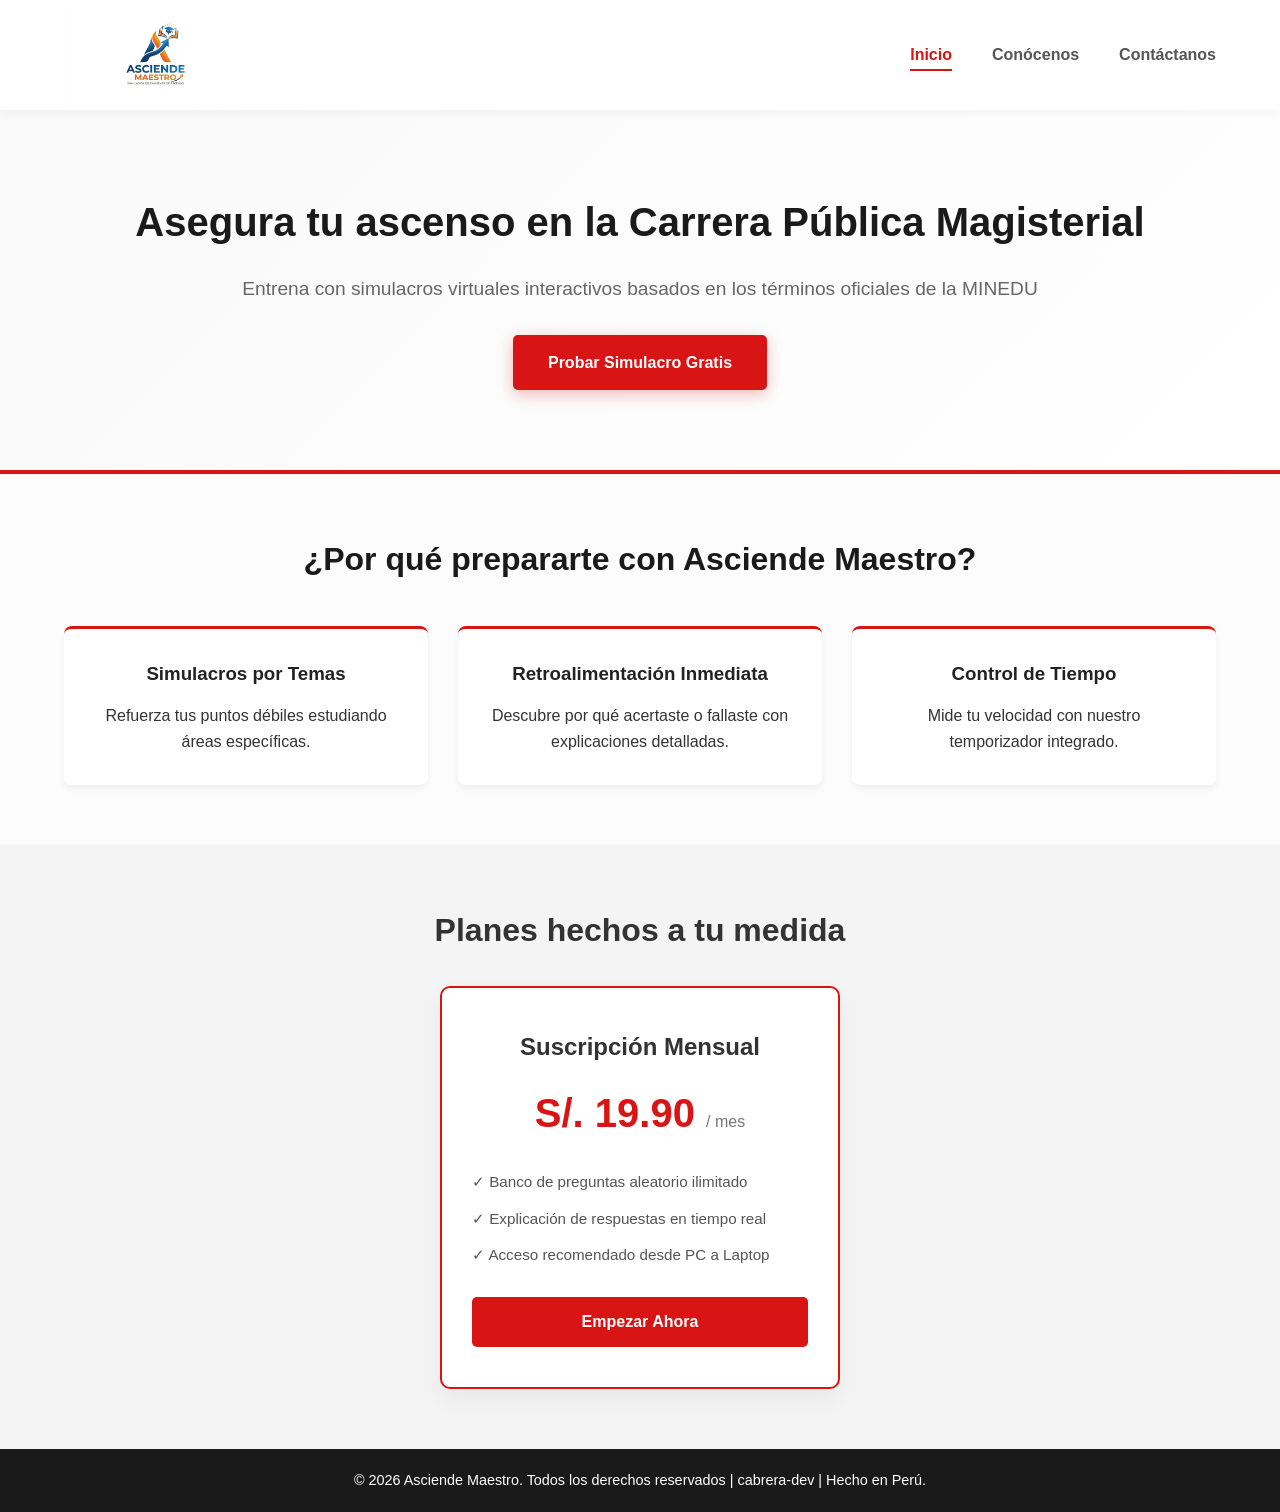
==== index.html @ c9541190 "Corrigiendo estructura de archivos en la raíz" ====
<!DOCTYPE html>
<html lang="es">
<head>
    <meta charset="UTF-8">
    <meta name="viewport" content="width=device-width, initial-scale=1.0">
    <meta name="description" content="¿Listo para ascender en la Carrera Pública Magisterial? Entrena con nuestro simulador de exámenes interactivo. Preguntas oficiales explicadas paso a paso.">
    <meta name="author" content="Sem Cabrera Alvarado">
    <title>Asciende Maestro | Simulador de Exámenes de Ascenso Docente</title>
    <link rel="stylesheet" href="styles/style.css">
</head>
<body>
    <header>
        <img src="imgs asciende/logo.png" alt="Logo Asciende Maestro" class="logo">
        <nav>
            <ul>
                <li><a href="index.html" class="active">Inicio</a></li>
                <li><a href="about.html">Conócenos</a></li>
                <li><a href="contact.html">Contáctanos</a></li>
            </ul>
        </nav>
    </header>
    <main>
        <!-- 1. Hero Section -->
        <section class="hero">
            <h1>Asegura tu ascenso en la Carrera Pública Magisterial</h1>
            <p>Entrena con simulacros virtuales interactivos basados en los términos oficiales de la MINEDU</p>
            <a href="registro.html" class="btn-principal">Probar Simulacro Gratis</a>
        </section>
        <!-- 2. Características -->
        <section class="features">
            <h2>¿Por qué prepararte con Asciende Maestro?</h2>
            <div class="grid-features">
                <div class="card">
                    <h3>Simulacros por Temas</h3>
                    <p>Refuerza tus puntos débiles estudiando áreas específicas.</p>
                </div>
                <div class="card">
                    <h3>Retroalimentación Inmediata</h3>
                    <p>Descubre por qué acertaste o fallaste con explicaciones detalladas.</p>
                </div>
                <div class="card">
                    <h3>Control de Tiempo</h3>
                    <p>Mide tu velocidad con nuestro temporizador integrado.</p>
                </div>
            </div>
        </section>
        <!-- 3. Precios -->
        <section class="pricing">
            <h2>Planes hechos a tu medida</h2>
            <div class="plan-card">
                <h3>Suscripción Mensual</h3>
                <p class="price">S/. 19.90 <span>/ mes</span></p>
                <ul>
                    <li>✓ Banco de preguntas aleatorio ilimitado</li>
                    <li>✓ Explicación de respuestas en tiempo real</li>
                    <li>✓ Acceso recomendado desde PC a Laptop</li>
                </ul>
                <a href="pago.html" class="btn-pago">Empezar Ahora</a>
            </div>
        </section>
    </main>

    <!-- PIE DE PÁGINA -->
    <footer>
        <p>&copy; 2026 Asciende Maestro. Todos los derechos reservados | cabrera-dev | Hecho en Perú.</p>
    </footer>

</body>
    </main>
</body>
</html>
---- styles/style.css ----
/* ==========================================================================
   1. RESETEO Y CONFIGURACIÓN GENERAL
   ========================================================================== */
* {
    margin: 0;
    padding: 0;
    box-sizing: border-box;
    font-family: 'Segoe UI', Tahoma, Geneva, Verdana, sans-serif;
}

body {
    background-color: #fcfcfc;
    color: #333333;
    line-height: 1.6;
}

/* ==========================================================================
   2. HEADER & NAVEGACIÓN HORIZONTAL (Desplegada a la derecha)
   ========================================================================== */
header {
    background-color: #ffffff;
    display: flex;
    justify-content: space-between; 
    align-items: center;
    /* Reducimos el padding vertical al mínimo (de 15px a 5px) para controlar la altura del contenedor */
    padding: 5px 5%; 
    box-shadow: 0 2px 10px rgba(0, 0, 0, 0.05);
    position: sticky;
    top: 0;
    z-index: 1000;
    /* Le ponemos una altura fija amigable para mantener la consistencia */
    height: 110px; 
}

header .logo {
    height: 100px; 
    width: auto;
    object-fit: contain;
    
    display: block;
    margin-top: 5px; 
    
    transition: all 0.3s ease;
}

/* Menú en línea horizontal */
header nav ul {
    list-style: none;
    display: flex; /* Pone los <li> uno al lado del otro */
    gap: 40px; /* Separación elegante entre opciones */
}

header nav ul li a {
    text-decoration: none;
    color: #555555;
    font-weight: 600;
    font-size: 1rem;
    transition: color 0.3s ease;
    padding: 8px 0;
    position: relative;
}

/* Efecto visual al pasar el mouse */
header nav ul li a:hover, 
header nav ul li a.active {
    color: #d91414; /* Rojo Perú */
}

/* Línea roja decorativa debajo del enlace activo */
header nav ul li a::after {
    content: '';
    position: absolute;
    bottom: 0;
    left: 0;
    width: 0;
    height: 2px;
    background-color: #d91414;
    transition: width 0.3s ease;
}

header nav ul li a:hover::after,
header nav ul li a.active::after {
    width: 100%;
}

/* ==========================================================================
   3. SECCIÓN HERO (Primer impacto)
   ========================================================================== */
.hero {
    background: linear-gradient(135deg, #f9f9f9 0%, #ffffff 100%);
    padding: 80px 5%;
    text-align: center;
    border-bottom: 4px solid #d91414; /* Detalle sutil de la bandera */
}

.hero h1 {
    font-size: 2.5rem;
    color: #1a1a1a;
    margin-bottom: 20px;
    font-weight: 800;
}

.hero p {
    font-size: 1.2rem;
    color: #666666;
    max-width: 800px;
    margin: 0 auto 30px auto;
}

/* Botón Principal Rojo */
.btn-principal {
    display: inline-block;
    background-color: #d91414; /* Rojo Perú */
    color: #ffffff;
    text-decoration: none;
    padding: 15px 35px;
    font-weight: bold;
    border-radius: 5px;
    box-shadow: 0 4px 15px rgba(217, 20, 20, 0.3);
    transition: transform 0.2s ease, background-color 0.3s ease;
}

.btn-principal:hover {
    background-color: #b00f0f; /* Rojo un poco más oscuro al pasar el mouse */
    transform: translateY(-2px);
}

/* ==========================================================================
   4. SECCIÓN DE CARACTERÍSTICAS (Grid de 3 columnas)
   ========================================================================== */
.features {
    padding: 60px 5%;
    text-align: center;
}

.features h2 {
    font-size: 2rem;
    margin-bottom: 40px;
    color: #1a1a1a;
}

.grid-features {
    display: grid;
    grid-template-columns: repeat(auto-fit, minmax(280px, 1fr)); /* Responsivo automático */
    gap: 30px;
}

.features .card {
    background-color: #ffffff;
    padding: 30px;
    border-radius: 8px;
    box-shadow: 0 4px 6px rgba(0, 0, 0, 0.05);
    border-top: 3px solid #d91414; /* Acento rojo en cada tarjeta */
    transition: transform 0.3s ease;
}

.features .card:hover {
    transform: translateY(-5px);
}

.features .card h3 {
    margin-bottom: 15px;
    color: #222222;
}

/* ==========================================================================
   5. SECCIÓN DE PRECIOS (Tarjeta de Suscripción)
   ========================================================================== */
.pricing {
    background-color: #f4f4f4;
    padding: 60px 5%;
    text-align: center;
}

.pricing h2 {
    font-size: 2rem;
    margin-bottom: 30px;
}

.plan-card {
    background-color: #ffffff;
    max-width: 400px;
    margin: 0 auto;
    padding: 40px 30px;
    border-radius: 10px;
    border: 2px solid #d91414; /* Resalta el plan con el borde rojo */
    box-shadow: 0 10px 25px rgba(0, 0, 0, 0.05);
}

.plan-card h3 {
    font-size: 1.5rem;
    color: #333333;
    margin-bottom: 15px;
}

.plan-card .price {
    font-size: 2.5rem;
    font-weight: 800;
    color: #d91414; /* El precio resalta en rojo */
    margin-bottom: 25px;
}

.plan-card .price span {
    font-size: 1rem;
    color: #777777;
    font-weight: normal;
}

.plan-card ul {
    list-style: none;
    text-align: left;
    margin-bottom: 30px;
}

.plan-card ul li {
    margin-bottom: 12px;
    color: #555555;
    font-size: 0.95rem;
}

.btn-pago {
    display: block;
    background-color: #d91414;
    color: #ffffff;
    text-decoration: none;
    padding: 12px;
    font-weight: bold;
    border-radius: 5px;
    transition: background-color 0.3s ease;
}

.btn-pago:hover {
    background-color: #b00f0f;
}

/* ==========================================================================
   6. FOOTER
   ========================================================================== */
footer {
    background-color: #1a1a1a;
    color: #ffffff;
    text-align: center;
    padding: 20px;
    font-size: 0.9rem;
}
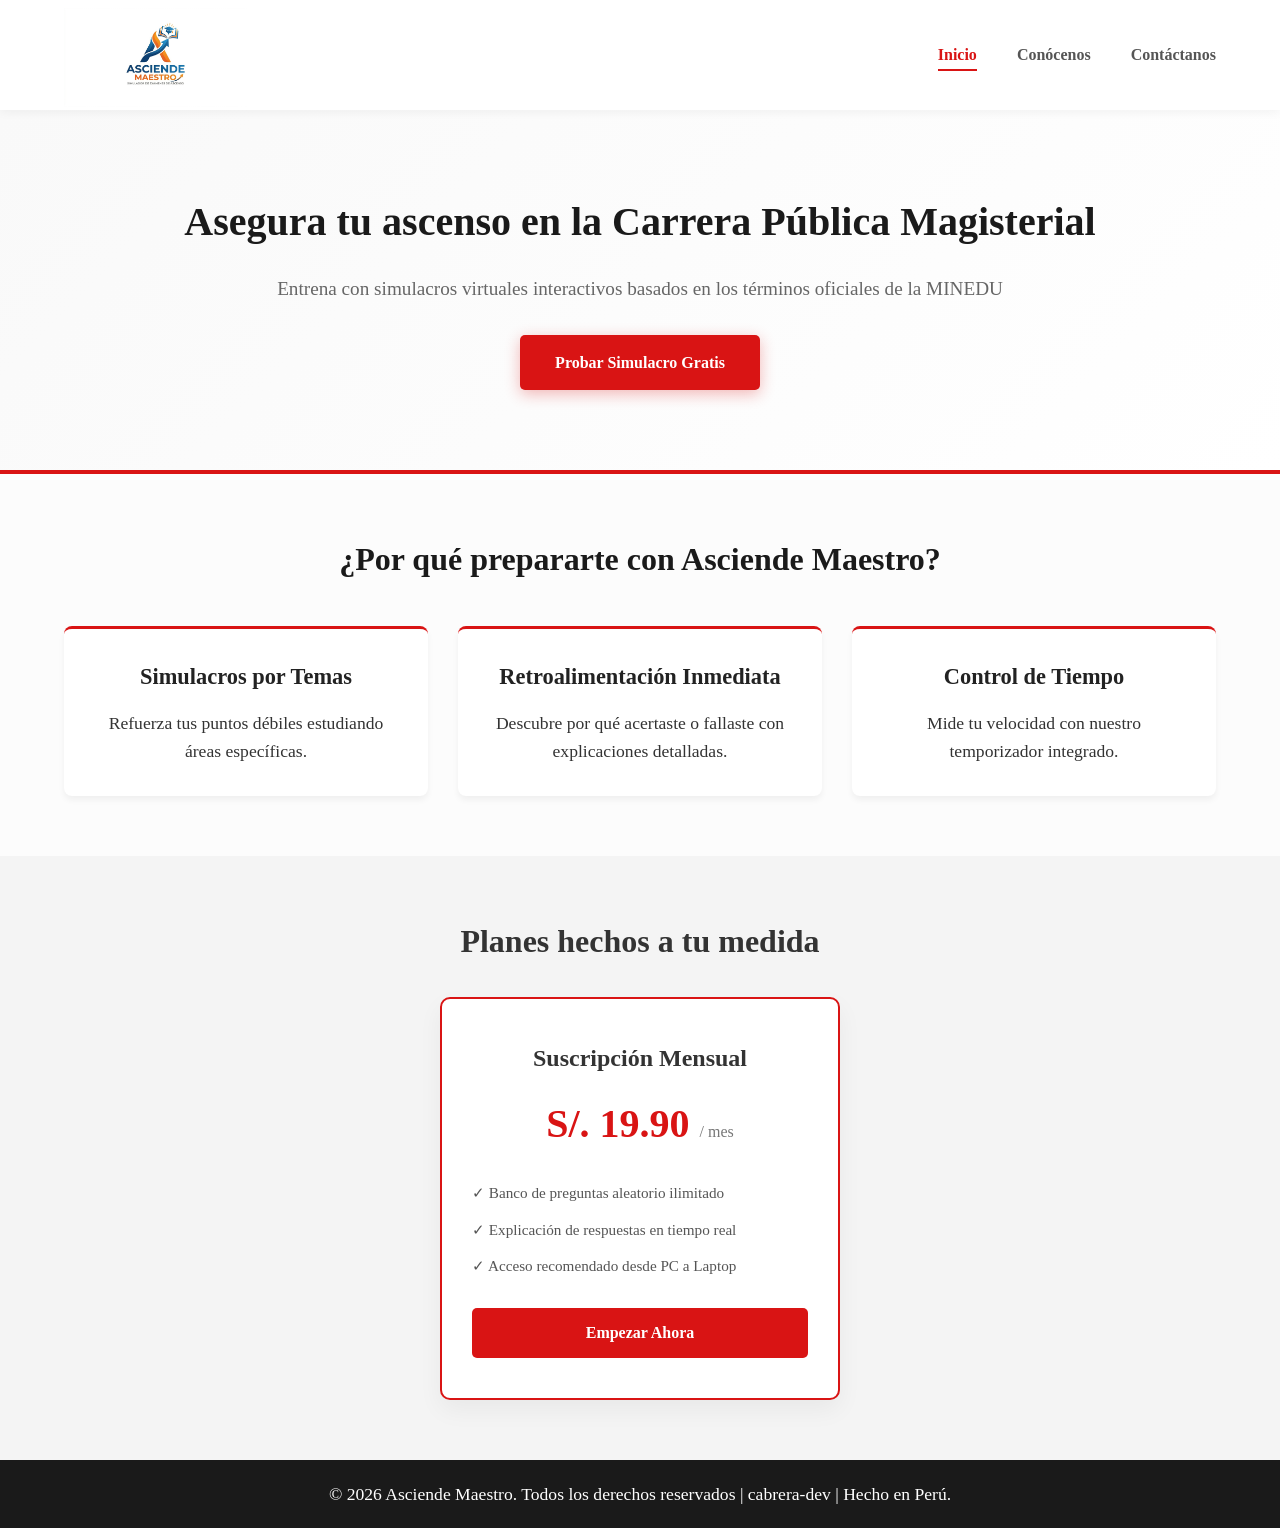
==== commit cb0d54dd: "Agregando funciones para un simulador de un exámen" ====
--- a/index.html
+++ b/index.html
@@ -9,8 +9,9 @@
     <link rel="stylesheet" href="styles/style.css">
 </head>
 <body>
+
     <header>
-        <img src="imgs asciende/logo.png" alt="Logo Asciende Maestro" class="logo">
+        <img src="imgs/logo.png" alt="Logo Asciende Maestro" class="logo">
         <nav>
             <ul>
                 <li><a href="index.html" class="active">Inicio</a></li>
@@ -19,14 +20,14 @@
             </ul>
         </nav>
     </header>
+
     <main>
-        <!-- 1. Hero Section -->
         <section class="hero">
             <h1>Asegura tu ascenso en la Carrera Pública Magisterial</h1>
             <p>Entrena con simulacros virtuales interactivos basados en los términos oficiales de la MINEDU</p>
-            <a href="registro.html" class="btn-principal">Probar Simulacro Gratis</a>
+            <a href="simulador.html" class="btn-principal">Probar Simulacro Gratis</a>
         </section>
-        <!-- 2. Características -->
+
         <section class="features">
             <h2>¿Por qué prepararte con Asciende Maestro?</h2>
             <div class="grid-features">
@@ -44,7 +45,7 @@
                 </div>
             </div>
         </section>
-        <!-- 3. Precios -->
+
         <section class="pricing">
             <h2>Planes hechos a tu medida</h2>
             <div class="plan-card">
@@ -60,12 +61,9 @@
         </section>
     </main>
 
-    <!-- PIE DE PÁGINA -->
     <footer>
         <p>&copy; 2026 Asciende Maestro. Todos los derechos reservados | cabrera-dev | Hecho en Perú.</p>
     </footer>
-
-</body>
-    </main>
+    
 </body>
 </html>
--- a/styles/style.css
+++ b/styles/style.css
@@ -2,17 +2,37 @@
    1. RESETEO Y CONFIGURACIÓN GENERAL
    ========================================================================== */
 * {
+    box-sizing: border-box;
     margin: 0;
     padding: 0;
-    box-sizing: border-box;
-    font-family: 'Segoe UI', Tahoma, Geneva, Verdana, sans-serif;
-}
-
+}
 body {
     background-color: #fcfcfc;
     color: #333333;
     line-height: 1.6;
 }
+
+/* Esto asegura que la página ocupe toda la altura */
+html, body {
+    height: 100%;
+    margin: 0;
+    display: flex;
+    flex-direction: column;
+}
+
+/* El main se expande para empujar el footer al fondo */
+main {
+    flex: 1;
+}
+
+/* El footer se queda siempre abajo */
+footer {
+    padding: 20px;
+    text-align: center;
+    background: #f8f9fa;
+    margin-top: auto; 
+}
+
 
 /* ==========================================================================
    2. HEADER & NAVEGACIÓN HORIZONTAL (Desplegada a la derecha)
@@ -242,4 +262,558 @@
     text-align: center;
     padding: 20px;
     font-size: 0.9rem;
+}
+
+/* ==========================================================================
+   7. SECCIÓN HISTORIA DEL MAESTRO (CONFIANZA)
+   ========================================================================== */
+.historia-maestro {
+    background-color: #ffffff;
+    padding: 80px 5%;
+    border-bottom: 1px solid #eeeeee;
+}
+
+.contenedor-historia {
+    max-width: 1100px;
+    margin: 0 auto;
+    display: flex;
+    align-items: center;
+    gap: 50px;
+    flex-wrap: wrap; /* Hace que en celulares la foto se ponga arriba y el texto abajo */
+}
+
+/* Contenedor de la foto */
+.columna-foto {
+    flex: 1;
+    min-width: 300px;
+    position: relative;
+    text-align: center;
+}
+
+.foto-perfil {
+    width: 100%;
+    max-width: 350px;
+    height: auto;
+    border-radius: 15px;
+    box-shadow: 0 10px 30px rgba(0, 0, 0, 0.1);
+    border: 3px solid #ffffff;
+    outline: 2px solid #d91414; /* Marco sutil con el rojo bandera */
+}
+
+/* Pequeña etiqueta flotante sobre la foto para presumir la escala */
+.medalla-escala {
+    position: absolute;
+    bottom: -15px;
+    left: 50%;
+    transform: translateX(-50%);
+    background-color: #d91414; /* Rojo Perú */
+    color: white;
+    padding: 8px 20px;
+    border-radius: 25px;
+    font-weight: bold;
+    font-size: 0.9rem;
+    box-shadow: 0 4px 10px rgba(217, 20, 20, 0.3);
+    white-space: nowrap;
+}
+
+/* Columna del Texto */
+.columna-texto {
+    flex: 1.5;
+    min-width: 300px;
+}
+
+.subtitulo-historia {
+    color: #d91414;
+    font-weight: 700;
+    text-transform: uppercase;
+    font-size: 0.9rem;
+    letter-spacing: 1px;
+    margin-bottom: 10px;
+}
+
+.columna-texto h2 {
+    font-size: 2.2rem;
+    color: #1a1a1a;
+    line-height: 1.3;
+    margin-bottom: 25px;
+    font-weight: 800;
+}
+
+.columna-texto p {
+    font-size: 1.05rem;
+    color: #444444;
+    margin-bottom: 18px;
+    text-align: justify;
+}
+
+/* Estilo de la firma al final */
+.firma {
+    margin-top: 30px;
+    border-left: 4px solid #d91414;
+    padding-left: 15px;
+}
+
+.nombre-firma {
+    font-size: 1.15rem !important;
+    font-weight: 700;
+    color: #1a1a1a;
+    margin-bottom: 2px !important;
+}
+
+.cargo-firma {
+    font-size: 0.9rem !important;
+    color: #666666;
+    margin: 0 !important;
+}
+
+/* Responsivo para celulares */
+@media (max-width: 768px) {
+    .contenedor-historia {
+        gap: 40px;
+    }
+    .columna-texto h2 {
+        font-size: 1.8rem;
+        margin-top: 20px;
+    }
+}
+
+/* ==========================================================================
+   8. SECCIÓN DE CONTACTO
+   ========================================================================== */
+.contacto-seccion {
+    background: linear-gradient(135deg, #ffffff 0%, #f9f9f9 100%);
+    padding: 80px 5%;
+    text-align: center;
+    min-height: calc(100vh - 140px); /* Asegura que ocupe casi toda la pantalla para que no flote el footer */
+    display: flex;
+    align-items: center;
+    justify-content: center;
+}
+
+.contenedor-contacto {
+    max-width: 700px;
+    margin: 0 auto;
+}
+
+.subtitulo-contacto {
+    color: #d91414; /* Rojo Perú */
+    font-weight: 700;
+    text-transform: uppercase;
+    font-size: 0.9rem;
+    letter-spacing: 1px;
+    display: block;
+    margin-bottom: 15px;
+}
+
+.contacto-seccion h1 {
+    font-size: 2.5rem;
+    color: #1a1a1a;
+    margin-bottom: 20px;
+    font-weight: 800;
+}
+
+.descripcion-contacto {
+    font-size: 1.1rem;
+    color: #555555;
+    margin-bottom: 40px;
+    line-height: 1.6;
+}
+
+/* Tarjeta elegante para el correo */
+.tarjeta-correo {
+    background-color: #ffffff;
+    padding: 40px 30px;
+    border-radius: 12px;
+    box-shadow: 0 10px 30px rgba(0, 0, 0, 0.05);
+    border-top: 4px solid #d91414; /* Detalle de la bandera */
+    transition: transform 0.3s ease;
+}
+
+.tarjeta-correo:hover {
+    transform: translateY(-5px);
+}
+
+.icono-correo {
+    font-size: 3rem;
+    margin-bottom: 15px;
+}
+
+.tarjeta-correo h3 {
+    font-size: 1.3rem;
+    color: #222222;
+    margin-bottom: 10px;
+}
+
+.enlace-correo {
+    font-size: 1.5rem;
+    color: #d91414;
+    text-decoration: none;
+    font-weight: 700;
+    word-break: break-all; /* Evita que el correo se corte en pantallas pequeñas */
+    transition: color 0.3s ease;
+}
+
+.enlace-correo:hover {
+    color: #b00f0f;
+    text-decoration: underline;
+}
+
+.horario-atencion {
+    font-size: 0.9rem;
+    color: #777777;
+    margin-top: 15px;
+}
+
+/* Ajuste responsivo para celulares */
+@media (max-width: 480px) {
+    .contacto-seccion h1 {
+        font-size: 1.9rem;
+    }
+    .enlace-correo {
+        font-size: 1.2rem;
+    }
+}
+
+/* ==========================================================================
+   9. PANEL DE CONFIGURACIÓN (DASHBOARD)
+   ========================================================================== */
+.dashboard-main {
+    max-width: 1100px;
+    margin: 0 auto;
+    padding: 40px 20px;
+}
+
+.bienvenida-dashboard {
+    text-align: center;
+    margin-bottom: 40px;
+}
+
+.bienvenida-dashboard h1 {
+    font-size: 2.2rem;
+    color: #1a1a1a;
+    margin-bottom: 10px;
+}
+
+.dashboard-seccion {
+    margin-bottom: 50px;
+}
+
+.dashboard-seccion h2 {
+    font-size: 1.4rem;
+    color: #222222;
+    margin-bottom: 20px;
+    border-left: 4px solid #d91414;
+    padding-left: 10px;
+}
+
+/* Grids de Selección */
+.grid-opciones-nivel, .grid-opciones-modalidad {
+    display: grid;
+    grid-template-columns: repeat(auto-fit, minmax(300px, 1fr));
+    gap: 20px;
+}
+
+/* Ocultar el botón circular clásico del radio button */
+.tarjeta-seleccionable input[type="radio"] {
+    display: none;
+}
+
+/* El contenedor que simula la tarjeta */
+.tarjeta-seleccionable .contenido-tarjeta {
+    background: #ffffff;
+    border: 2px solid #e1e1e1;
+    border-radius: 12px;
+    padding: 25px;
+    cursor: pointer;
+    position: relative;
+    height: 100%;
+    transition: all 0.3s ease;
+    box-shadow: 0 4px 10px rgba(0,0,0,0.02);
+}
+
+.icono-tarjeta {
+    font-size: 2rem;
+    display: block;
+    margin-bottom: 15px;
+}
+
+.contenido-tarjeta h3 {
+    font-size: 1.2rem;
+    color: #1a1a1a;
+    margin-bottom: 10px;
+}
+
+.contenido-tarjeta p {
+    font-size: 0.95rem;
+    color: #666666;
+    line-height: 1.5;
+}
+
+/* Efecto Hover */
+.tarjeta-seleccionable:hover .contenido-tarjeta {
+    border-color: #b0b0b0;
+    transform: translateY(-3px);
+}
+
+/* Estado SELECCIONADO (Cuando el radio button interno está activo) */
+.tarjeta-seleccionable input[type="radio"]:checked + .contenido-tarjeta {
+    border-color: #d91414;
+    background-color: #fff9f9;
+    box-shadow: 0 8px 20px rgba(217, 20, 20, 0.08);
+}
+
+/* Tarjeta especial de IA */
+.IA-destacado .contenido-tarjeta {
+    background: linear-gradient(to bottom, #ffffff, #fefeff);
+}
+
+.tag-ia {
+    position: absolute;
+    top: 15px;
+    right: 15px;
+    background: #111111;
+    color: #fff;
+    font-size: 0.75rem;
+    font-weight: bold;
+    padding: 4px 8px;
+    border-radius: 4px;
+}
+
+.tarjeta-seleccionable input[type="radio"]:checked + .IA-destacado .contenido-tarjeta {
+    border-color: #4a90e2;
+    background-color: #f4f8ff;
+}
+
+/* Contenedor del Botón de Acción */
+.contenedor-accion-dashboard {
+    text-align: center;
+    margin-top: 40px;
+}
+
+.btn-principal.grande {
+    padding: 18px 40px;
+    font-size: 1.2rem;
+    font-weight: bold;
+    box-shadow: 0 10px 25px rgba(217, 20, 20, 0.25);
+}
+
+/* Estilos para el Simulador */
+.oculto { display: none !important; }
+
+.opcion-btn {
+    display: flex;
+    align-items: center;
+    width: 100%;
+    padding: 15px;
+    margin: 10px 0;
+    border: 2px solid #ccc;
+    background: #fff;
+    cursor: pointer;
+    font-size: 18px;
+    transition: all 0.2s;
+}
+
+/* Este es el efecto de "marcado" que querías */
+.opcion-btn.seleccionado {
+    background-color: #000;
+    color: #fff;
+    border-color: #000;
+}
+
+.circulo-letra {
+    width: 30px;
+    height: 30px;
+    border: 1px solid #000;
+    border-radius: 50%;
+    display: flex;
+    justify-content: center;
+    align-items: center;
+    margin-right: 15px;
+    font-weight: bold;
+}
+
+.retro-caja {
+    margin-top: 20px;
+    padding: 15px;
+    background: #f0f0f0;
+    border-left: 5px solid #333;
+}
+
+/* Estilos Profesionales para el Simulador */
+
+/* 1. Estructura base para el Footer (Pegajoso al fondo) */
+html, body { min-height: 100vh; display: flex; flex-direction: column; margin: 0; }
+main { flex: 1; }
+
+/* 2. Contenedor del simulador */
+.simulador-container {
+    max-width: 750px;
+    margin: 40px auto;
+    background: #fff;
+    border-radius: 15px;
+    box-shadow: 0 10px 30px rgba(0,0,0,0.1);
+    color: #333;
+}
+
+.contenido-examen {
+    padding: 50px; /* Aquí es donde ganas el aire */
+}
+
+/* 3. Botones de opciones (Limpios) */
+.opcion-btn {
+    display: flex;
+    align-items: center;
+    width: 100%;
+    padding: 20px;
+    margin-bottom: 20px; /* Esto separa los botones entre sí */
+    border: 2px solid #e0e0e0;
+    border-radius: 12px;
+    background: #fff;
+    color: #333;
+    cursor: pointer;
+    font-size: 18px;
+    transition: all 0.3s;
+}
+
+.opcion-btn:hover { border-color: #333; }
+
+.opcion-btn.seleccionado {
+    background-color: #000;
+    color: #fff;
+    border-color: #000;
+}
+
+/* 4. Elementos internos */
+.circulo-letra {
+    width: 40px;
+    height: 40px;
+    border: 2px solid #ccc;
+    border-radius: 50%;
+    display: flex;
+    justify-content: center;
+    align-items: center;
+    margin-right: 25px;
+    font-weight: bold;
+    flex-shrink: 0;
+}
+
+.retro-caja {
+    margin-top: 40px;
+    padding: 25px;
+    background: #f4f4f4;
+    border-left: 6px solid #333;
+    color: #333;
+    border-radius: 8px;
+}
+
+/* 5. Ajuste para el botón de comenzar */
+.btn-principal.grande {
+    display: block;
+    width: 100%;
+    padding: 20px;
+    margin-top: 30px;
+    background: #d91414;
+    color: white;
+    border: none;
+    border-radius: 8px;
+    font-size: 1.2rem;
+    font-weight: bold;
+    cursor: pointer;
+}
+
+/* Esto asegura que el botón tenga su propio espacio y no esté pegado al texto */
+#btn-comenzar {
+    display: block;
+    width: 100%;
+    margin-top: 40px; /* <--- ESTO MUEVE EL BOTÓN HACIA ABAJO */
+    padding: 20px;
+    background: #d91414;
+    color: white;
+    border: none;
+    border-radius: 8px;
+    font-size: 1.2rem;
+    font-weight: bold;
+    cursor: pointer;
+    transition: transform 0.2s;
+}
+
+#btn-comenzar:hover {
+    transform: translateY(-2px);
+    background: #b00f0f;
+}
+
+/* Para que la lista de instrucciones tenga aire y no se vea amontonada */
+.instrucciones-cuerpo ul {
+    margin: 25px 0;
+    line-height: 1.8;
+}
+
+/* Contenedor padre de la barra */
+.barra-progreso-simulador {
+    display: flex;
+    justify-content: space-between;
+    align-items: center;
+    margin-bottom: 40px;
+    padding-bottom: 20px;
+    border-bottom: 2px solid #f0f0f0; /* Una línea para separar */
+}
+
+/* El cronómetro ahora se ve así */
+.cronometro {
+    background: #333;
+    color: #fff;
+    padding: 8px 15px;
+    border-radius: 20px;
+    font-weight: bold;
+    font-size: 0.9rem;
+    box-shadow: 0 4px 10px rgba(0,0,0,0.1);
+}
+
+/* Colores de estado para botones */
+.opcion-btn.correcta {
+    background-color: #d4edda !important;
+    border-color: #28a745 !important;
+    color: #155724 !important;
+}
+
+.opcion-btn.incorrecta {
+    background-color: #f8d7da !important;
+    border-color: #dc3545 !important;
+    color: #721c24 !important;
+}
+/* 1. Resetear y unificar fuentes */
+.caja-panel, .contenido-examen {
+    font-family: 'Segoe UI', Tahoma, Geneva, Verdana, sans-serif;
+    line-height: 1.6;
+    color: #444;
+}
+
+/* 2. Uniformar tamaños de texto */
+h2 { font-size: 1.8rem; margin-bottom: 10px; }
+h3 { font-size: 1.4rem; color: #2c3e50; }
+p { font-size: 1.1rem; }
+
+/* 3. Mejora de espaciado para el bloque de retroalimentación */
+#bloque-retroalimentacion {
+    margin-top: 30px;
+    padding: 20px;
+    background-color: #f9f9f9;
+    border-top: 2px solid #ddd;
+    border-radius: 8px;
+}
+
+/* 4. Separación real para el botón de "Siguiente Pregunta" */
+#btn-siguiente {
+    margin-top: 25px; /* Más margen arriba */
+    padding: 12px 25px;
+    display: inline-block;
+    cursor: pointer;
+}
+
+/* 5. Asegurar que las opciones de respuesta no se vean dispares */
+.grupo-alternativas {
+    display: flex;
+    flex-direction: column;
+    gap: 10px; /* Espacio entre botones A, B, C */
+    margin-top: 20px;
 }
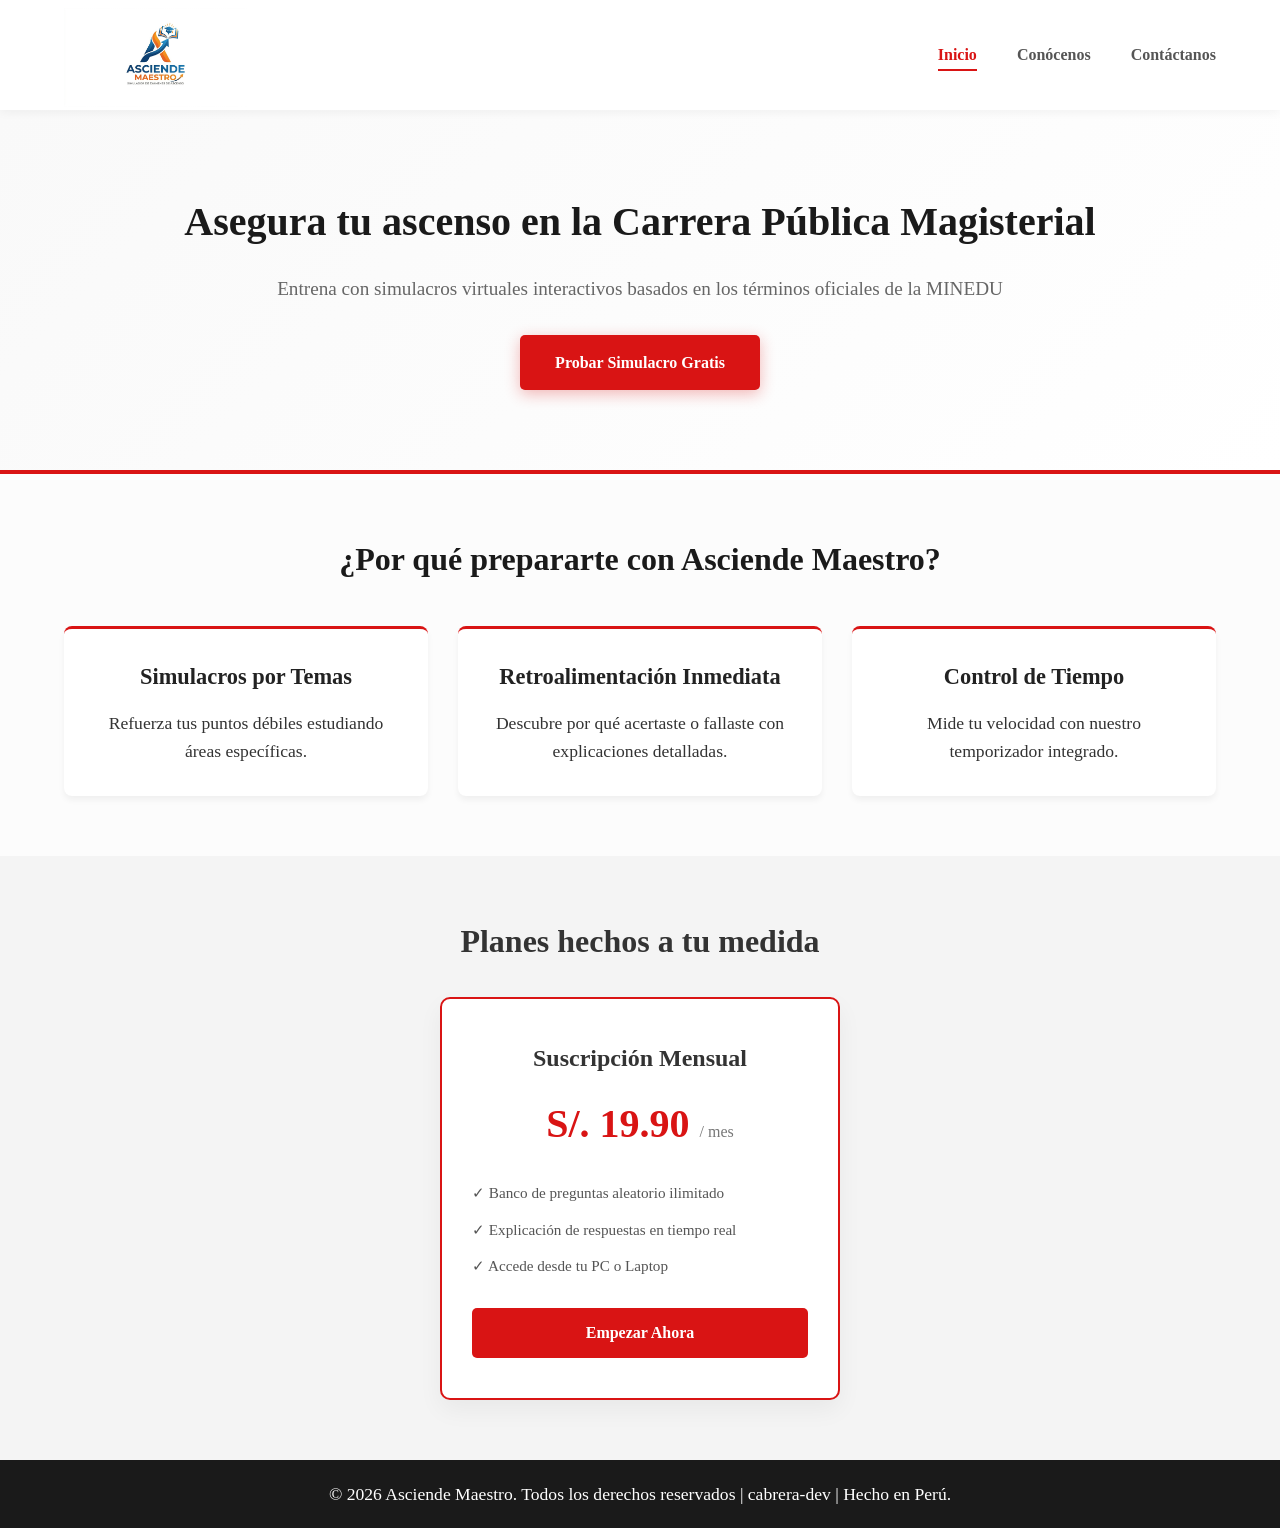
==== commit e29d77cf: "Añadiendo un interfaz de aprendizage y áreas a mejorar al finalizar la demo" ====
--- a/index.html
+++ b/index.html
@@ -1,69 +1,69 @@
-<!DOCTYPE html>
-<html lang="es">
-<head>
-    <meta charset="UTF-8">
-    <meta name="viewport" content="width=device-width, initial-scale=1.0">
-    <meta name="description" content="¿Listo para ascender en la Carrera Pública Magisterial? Entrena con nuestro simulador de exámenes interactivo. Preguntas oficiales explicadas paso a paso.">
-    <meta name="author" content="Sem Cabrera Alvarado">
-    <title>Asciende Maestro | Simulador de Exámenes de Ascenso Docente</title>
-    <link rel="stylesheet" href="styles/style.css">
-</head>
-<body>
+    <!DOCTYPE html>
+    <html lang="es">
+    <head>
+        <meta charset="UTF-8">
+        <meta name="viewport" content="width=device-width, initial-scale=1.0">
+        <meta name="description" content="¿Listo para ascender en la Carrera Pública Magisterial? Entrena con nuestro simulador de exámenes interactivo. Preguntas oficiales explicadas paso a paso.">
+        <meta name="author" content="Sem Cabrera Alvarado">
+        <title>Asciende Maestro | Simulador de Exámenes de Ascenso Docente</title>
+        <link rel="stylesheet" href="styles/style.css">
+    </head>
+    <body>
 
-    <header>
-        <img src="imgs/logo.png" alt="Logo Asciende Maestro" class="logo">
-        <nav>
-            <ul>
-                <li><a href="index.html" class="active">Inicio</a></li>
-                <li><a href="about.html">Conócenos</a></li>
-                <li><a href="contact.html">Contáctanos</a></li>
-            </ul>
-        </nav>
-    </header>
+        <header>
+            <img src="imgs/logo.png" alt="Logo Asciende Maestro" class="logo">
+            <nav>
+                <ul>
+                    <li><a href="index.html" class="active">Inicio</a></li>
+                    <li><a href="about.html">Conócenos</a></li>
+                    <li><a href="contact.html">Contáctanos</a></li>
+                </ul>
+            </nav>
+        </header>
 
-    <main>
-        <section class="hero">
-            <h1>Asegura tu ascenso en la Carrera Pública Magisterial</h1>
-            <p>Entrena con simulacros virtuales interactivos basados en los términos oficiales de la MINEDU</p>
-            <a href="simulador.html" class="btn-principal">Probar Simulacro Gratis</a>
-        </section>
+        <main>
+            <section class="hero">
+                <h1>Asegura tu ascenso en la Carrera Pública Magisterial</h1>
+                <p>Entrena con simulacros virtuales interactivos basados en los términos oficiales de la MINEDU</p>
+                <a href="simulador.html" class="btn-principal">Probar Simulacro Gratis</a>
+            </section>
 
-        <section class="features">
-            <h2>¿Por qué prepararte con Asciende Maestro?</h2>
-            <div class="grid-features">
-                <div class="card">
-                    <h3>Simulacros por Temas</h3>
-                    <p>Refuerza tus puntos débiles estudiando áreas específicas.</p>
+            <section class="features">
+                <h2>¿Por qué prepararte con Asciende Maestro?</h2>
+                <div class="grid-features">
+                    <div class="card">
+                        <h3>Simulacros por Temas</h3>
+                        <p>Refuerza tus puntos débiles estudiando áreas específicas.</p>
+                    </div>
+                    <div class="card">
+                        <h3>Retroalimentación Inmediata</h3>
+                        <p>Descubre por qué acertaste o fallaste con explicaciones detalladas.</p>
+                    </div>
+                    <div class="card">
+                        <h3>Control de Tiempo</h3>
+                        <p>Mide tu velocidad con nuestro temporizador integrado.</p>
+                    </div>
                 </div>
-                <div class="card">
-                    <h3>Retroalimentación Inmediata</h3>
-                    <p>Descubre por qué acertaste o fallaste con explicaciones detalladas.</p>
+            </section>
+
+            <section class="pricing">
+                <h2>Planes hechos a tu medida</h2>
+                <div class="plan-card">
+                    <h3>Suscripción Mensual</h3>
+                    <p class="price">S/. 19.90 <span>/ mes</span></p>
+                    <ul>
+                        <li>✓ Banco de preguntas aleatorio ilimitado</li>
+                        <li>✓ Explicación de respuestas en tiempo real</li>
+                        <li>✓ Accede desde tu PC o Laptop</li>
+                    </ul>
+                    <a href="pago.html" class="btn-pago">Empezar Ahora</a>
                 </div>
-                <div class="card">
-                    <h3>Control de Tiempo</h3>
-                    <p>Mide tu velocidad con nuestro temporizador integrado.</p>
-                </div>
-            </div>
-        </section>
+            </section>
+        </main>
 
-        <section class="pricing">
-            <h2>Planes hechos a tu medida</h2>
-            <div class="plan-card">
-                <h3>Suscripción Mensual</h3>
-                <p class="price">S/. 19.90 <span>/ mes</span></p>
-                <ul>
-                    <li>✓ Banco de preguntas aleatorio ilimitado</li>
-                    <li>✓ Explicación de respuestas en tiempo real</li>
-                    <li>✓ Acceso recomendado desde PC a Laptop</li>
-                </ul>
-                <a href="pago.html" class="btn-pago">Empezar Ahora</a>
-            </div>
-        </section>
-    </main>
-
-    <footer>
-        <p>&copy; 2026 Asciende Maestro. Todos los derechos reservados | cabrera-dev | Hecho en Perú.</p>
-    </footer>
-    
-</body>
-</html>+        <footer>
+            <p>&copy; 2026 Asciende Maestro. Todos los derechos reservados | cabrera-dev | Hecho en Perú.</p>
+        </footer>
+        
+    </body>
+    </html>
--- a/styles/style.css
+++ b/styles/style.css
@@ -816,4 +816,49 @@
     flex-direction: column;
     gap: 10px; /* Espacio entre botones A, B, C */
     margin-top: 20px;
-}+}
+
+/* Modal y fondo oscuro */
+.modal {
+    display: none; 
+    position: fixed; 
+    z-index: 1000; 
+    left: 0; top: 0;
+    width: 100%; height: 100%;
+    background-color: rgba(0,0,0,0.8);
+    overflow: auto; /* Permite hacer scroll si la imagen se hace muy grande */
+}
+
+/* Imagen base dentro del modal */
+.contenido-modal {
+    margin: auto; 
+    display: block;
+    max-width: 90%; 
+    max-height: 80vh; /* Se ajusta al 80% del alto de la pantalla */
+    margin-top: 50px;
+    margin-bottom: 50px;
+    transition: transform 0.3s ease; /* Efecto suave de acercamiento */
+    cursor: zoom-in; /* El cursor cambia a una lupa con un '+' */
+}
+
+/* Clase que se activa al hacer el segundo clic */
+.contenido-modal.zoomed {
+    transform: scale(1.8); /* Puedes ajustar este número si lo quieres más grande */
+    transform-origin: top center; /* <--- ESTA ES LA CLAVE: Hace que el zoom crezca hacia abajo */
+    cursor: zoom-out;
+    max-height: none; 
+    margin-bottom: 80px; /* Para asegurar que haya espacio al final al hacer scroll */
+}
+
+.cerrar-modal {
+    position: fixed; /* Fixed para que siempre esté visible aunque hagas scroll */
+    top: 20px; right: 35px;
+    color: #fff; font-size: 40px; cursor: pointer;
+    z-index: 1001;
+}
+
+.contenedor-grafico { margin: 20px 0; }
+.fila-grafico { margin-bottom: 10px; }
+.barra-bg { background: #eee; border-radius: 10px; height: 15px; width: 100%; overflow: hidden; }
+.barra-fill { background: #4CAF50; height: 100%; transition: width 1s ease-in-out; }
+.mensaje-final { margin-top: 20px; padding: 15px; background: #f9f9f9; border-left: 5px solid #2196F3; }
